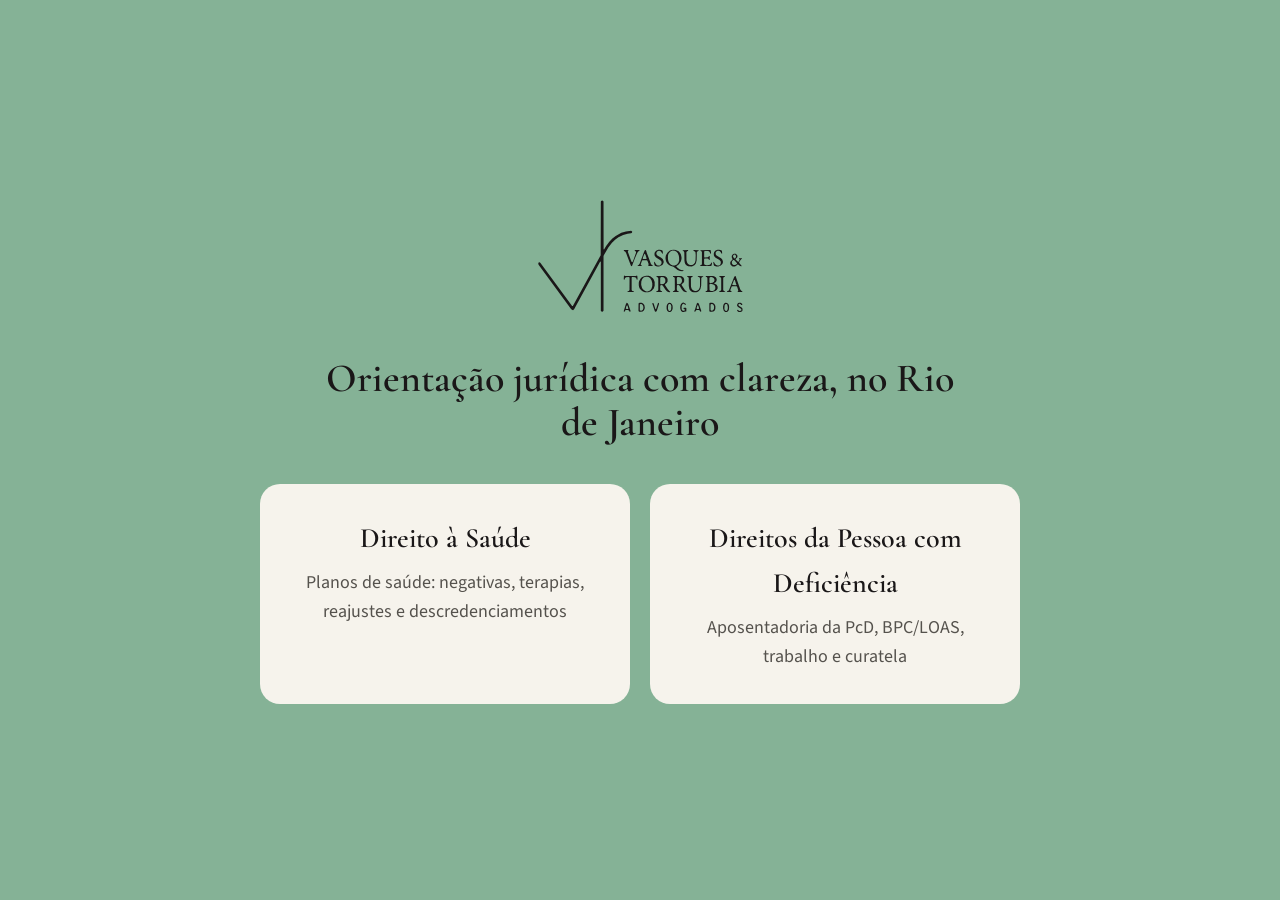
==== index.html @ 2cc04c18 "LPs Vasques e Torrubia: Direito à Saúde e Direitos da PcD Co-Authored-By: Claude Opus 5.5 <noreply@a" ====
<!doctype html>
<html lang="pt-BR">
<head>
<meta charset="utf-8">
<meta name="viewport" content="width=device-width, initial-scale=1">
<title>Vasques e Torrubia Advogados | Rio de Janeiro</title>
<meta name="description" content="Vasques e Torrubia Advogados: orientação jurídica em Direito à Saúde e em Direitos da Pessoa com Deficiência no Rio de Janeiro.">
<meta name="theme-color" content="#2F5240">
<link rel="icon" href="/assets/img/favicon.svg" type="image/svg+xml">
<link rel="preconnect" href="https://fonts.googleapis.com">
<link rel="preconnect" href="https://fonts.gstatic.com" crossorigin>
<link href="https://fonts.googleapis.com/css2?family=Cormorant+Garamond:wght@600&family=Source+Sans+3:wght@400;600;700&display=swap" rel="stylesheet">
<link rel="stylesheet" href="/assets/css/base.css">
<style>
.home{min-height:100vh;display:flex;flex-direction:column;background:var(--vt-salvia)}
.home__in{flex:1;display:flex;flex-direction:column;align-items:center;justify-content:center;gap:40px;padding:64px 20px;text-align:center}
.home__in img{height:120px;width:auto}
.home__in h1{font-family:var(--vt-serif);font-weight:600;font-size:40px;color:var(--vt-tinta);max-width:640px}
.home__opts{display:grid;grid-template-columns:repeat(2,minmax(0,1fr));gap:20px;width:100%;max-width:760px}
.home__opts a{display:flex;flex-direction:column;gap:8px;padding:32px;background:var(--vt-creme);color:var(--vt-tinta);text-decoration:none;border-radius:20px;transition:transform .25s ease,box-shadow .25s ease}
.home__opts a:hover{transform:translateY(-3px);box-shadow:0 16px 32px rgba(26,23,24,.15)}
.home__opts strong{font-family:var(--vt-serif);font-size:28px;font-weight:600}
.home__opts span{color:var(--vt-texto-suave)}
@media (max-width:700px){.home__opts{grid-template-columns:minmax(0,1fr)}.home__in h1{font-size:30px}.home__in img{height:90px}}
</style>
</head>
<body>
<main class="home">
  <div class="home__in">
    <img src="/assets/img/logo-ink.svg" alt="Vasques &amp; Torrubia Advogados" width="213" height="120">
    <h1>Orientação jurídica com clareza, no Rio de Janeiro</h1>
    <nav class="home__opts" aria-label="Áreas de atuação">
      <a href="/direito-a-saude"><strong>Direito à Saúde</strong><span>Planos de saúde: negativas, terapias, reajustes e descredenciamentos</span></a>
      <a href="/direitos-da-pessoa-com-deficiencia"><strong>Direitos da Pessoa com Deficiência</strong><span>Aposentadoria da PcD, BPC/LOAS, trabalho e curatela</span></a>
    </nav>
  </div>
</main>
</body>
</html>
---- assets/css/base.css ----
/* Vasques e Torrubia Advogados — base compartilhada
   Identidade: verde-sálvia, verde profundo, creme, tinta quase preta, serifa nos títulos.
   Para ajustar a paleta, altere apenas as variáveis abaixo. */
:root{
  --vt-salvia:#85B296;      /* fundo do logo */
  --vt-salvia-claro:#DCE9E0;
  --vt-salvia-bg:#EEF4F0;
  --vt-verde:#4F7C5F;       /* destaques em títulos (contraste AA em creme/branco) */
  --vt-verde-escuro:#2F5240;
  --vt-tinta:#1A1718;       /* cor do logo */
  --vt-texto:#2B2A28;
  --vt-texto-suave:#55524D;
  --vt-creme:#F6F3EC;
  --vt-branco:#FFFFFF;
  --vt-linha:#DCD6CA;
  --vt-cobre:#B8702F;       /* fio fino de destaque, usado nos criativos */
  --vt-erro:#A3321A;
  --vt-serif:"Cormorant Garamond","Libre Caslon Text",Georgia,serif;
  --vt-sans:"Source Sans 3",system-ui,-apple-system,"Segoe UI",sans-serif;
  --vt-radius:20px;
  --vt-max:1200px;
}
*,*::before,*::after{box-sizing:border-box}
html{scroll-behavior:smooth;-webkit-text-size-adjust:100%}
body{margin:0;font-family:var(--vt-sans);color:var(--vt-texto);background:var(--vt-creme);font-size:18px;line-height:1.6;-webkit-font-smoothing:antialiased}
img{max-width:100%;display:block}
a{color:var(--vt-verde-escuro)}
h1,h2,h3{margin:0;line-height:1.1}
p{margin:0}
.vt-wrap{max-width:var(--vt-max);margin:0 auto;padding:0 40px}
.vt-skip{position:absolute;left:-9999px;top:10px;z-index:100;background:var(--vt-tinta);color:#fff;padding:12px 18px;border-radius:8px;text-decoration:none}
.vt-skip:focus{left:16px}
:focus-visible{outline:3px solid var(--vt-cobre);outline-offset:3px;border-radius:4px}

/* Cabeçalho compartilhado */
.vt-header{position:sticky;top:0;z-index:30;background:rgba(246,243,236,.94);backdrop-filter:saturate(1.2) blur(8px);border-bottom:1px solid var(--vt-linha)}
.vt-header__in{display:flex;align-items:center;justify-content:space-between;gap:16px;padding-top:14px;padding-bottom:14px}
.vt-logo{display:block;line-height:0}
.vt-logo img{height:58px;width:auto}
.vt-btn{display:inline-flex;align-items:center;justify-content:center;gap:10px;min-height:52px;padding:14px 28px;border-radius:999px;border:0;background:var(--vt-verde-escuro);color:#fff;font:600 17px/1.2 var(--vt-sans);text-decoration:none;cursor:pointer;transition:transform .25s ease,box-shadow .25s ease,background-color .25s ease}
.vt-btn:hover{background:var(--vt-tinta);transform:translateY(-2px);box-shadow:0 12px 26px rgba(26,23,24,.18)}
.vt-btn--sm{min-height:44px;padding:10px 20px;font-size:15px}
.vt-link{font-weight:600;text-underline-offset:5px}

/* Rodapé compartilhado */
.vt-footer{background:var(--vt-tinta);color:#D9D5CC;font-size:15px}
.vt-footer__in{display:flex;justify-content:space-between;align-items:flex-start;gap:32px;padding-top:48px;padding-bottom:48px}
.vt-footer img{height:52px;width:auto}
.vt-footer p{max-width:520px;color:#BDB8AE;line-height:1.6}
.vt-footer small{display:block;margin-top:10px;color:#9C978D;font-size:13px}

/* Formulário (estrutura comum; o visual muda por página) */
.vt-field{display:flex;flex-direction:column;gap:8px}
.vt-field label{font-weight:600}
.vt-field input{height:54px;padding:0 16px;font:400 17px var(--vt-sans);color:var(--vt-texto);background:#fff;border:1.5px solid #B9B3A7;border-radius:14px}
.vt-field input[aria-invalid="true"]{border-color:var(--vt-erro)}
.vt-form__erro{min-height:24px;font-weight:600;color:var(--vt-erro);font-size:16px}
.vt-form button[disabled]{opacity:.7;cursor:wait}
.vt-hp{position:absolute;left:-9999px;width:1px;height:1px;overflow:hidden}

/* Movimento: só aparece para quem não pediu redução */
.vt-reveal{opacity:1}
@media (prefers-reduced-motion:no-preference){
  .js .vt-reveal{opacity:0;transform:translateY(24px);transition:opacity .9s cubic-bezier(.2,.7,.2,1),transform .9s cubic-bezier(.2,.7,.2,1)}
  .js .vt-reveal.is-in{opacity:1;transform:none}
}
@media (prefers-reduced-motion:reduce){
  html{scroll-behavior:auto}
  *{animation:none !important;transition:none !important}
}

/* Mobile: textos centralizados (regra do projeto) */
@media (max-width:820px){
  body{font-size:17px}
  .vt-wrap{padding:0 20px}
  .vt-logo img{height:48px}
  .vt-header .vt-btn--sm{padding:10px 16px;font-size:14px}
  .vt-footer__in{flex-direction:column;align-items:center;text-align:center}
  .vt-footer p{margin:0 auto}
  .vt-center-m,.vt-center-m h1,.vt-center-m h2,.vt-center-m h3,.vt-center-m p{text-align:center}
}
.vt-footer img{filter:invert(1) brightness(1.05)}
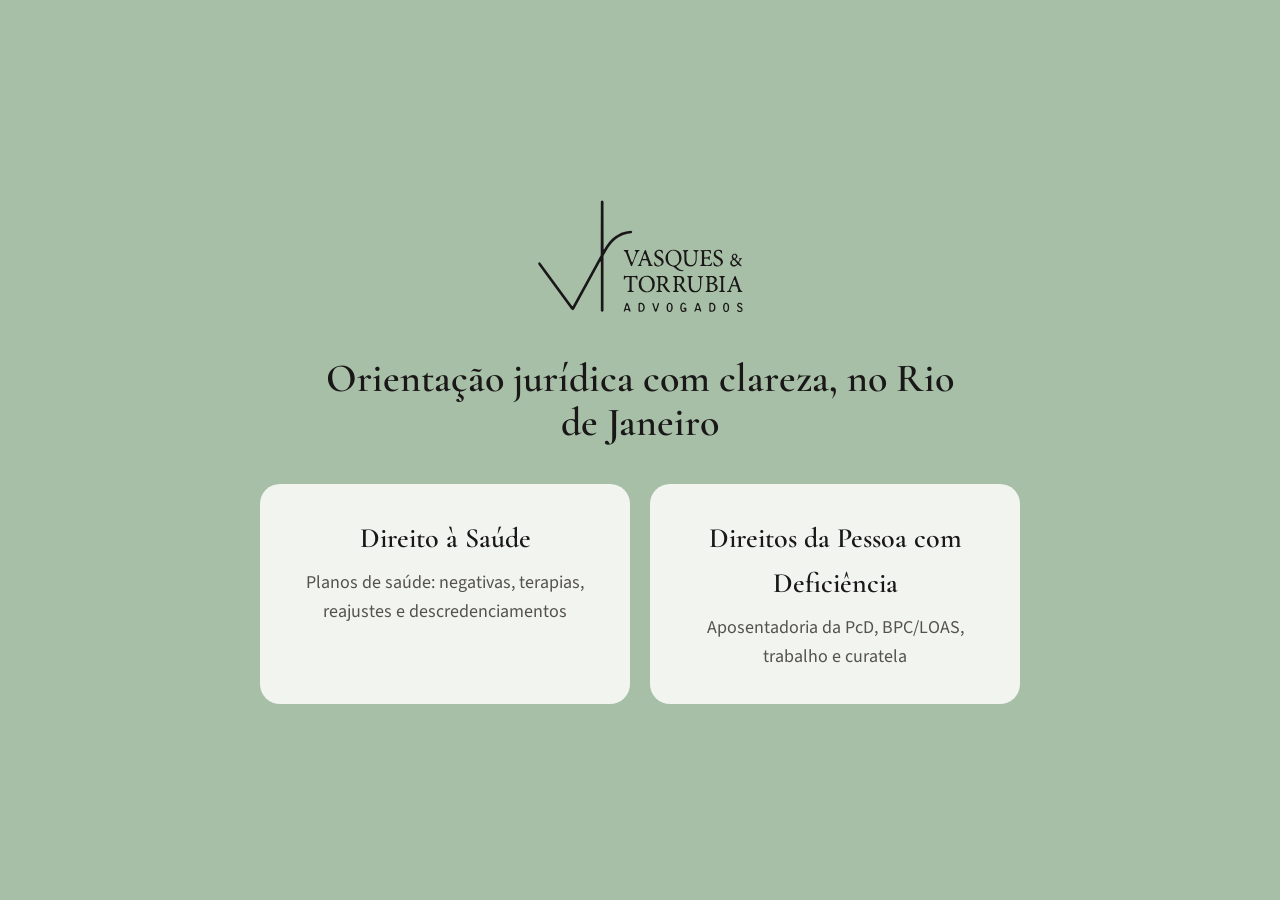
==== commit 3c690ffe: "Paleta do escritório: verde sálvia #A7BFA7 e tons mais escuros, madeira e fendi Co-Authored-By: Clau" ====
--- a/index.html
+++ b/index.html
@@ -5,12 +5,12 @@
 <meta name="viewport" content="width=device-width, initial-scale=1">
 <title>Vasques e Torrubia Advogados | Rio de Janeiro</title>
 <meta name="description" content="Vasques e Torrubia Advogados: orientação jurídica em Direito à Saúde e em Direitos da Pessoa com Deficiência no Rio de Janeiro.">
-<meta name="theme-color" content="#2F5240">
+<meta name="theme-color" content="#3E5A42">
 <link rel="icon" href="/assets/img/favicon.svg" type="image/svg+xml">
 <link rel="preconnect" href="https://fonts.googleapis.com">
 <link rel="preconnect" href="https://fonts.gstatic.com" crossorigin>
 <link href="https://fonts.googleapis.com/css2?family=Cormorant+Garamond:wght@600&family=Source+Sans+3:wght@400;600;700&display=swap" rel="stylesheet">
-<link rel="stylesheet" href="/assets/css/base.css">
+<link rel="stylesheet" href="/assets/css/base.css?v=7509b044">
 <style>
 .home{min-height:100vh;display:flex;flex-direction:column;background:var(--vt-salvia)}
 .home__in{flex:1;display:flex;flex-direction:column;align-items:center;justify-content:center;gap:40px;padding:64px 20px;text-align:center}
--- a/assets/css/base.css
+++ b/assets/css/base.css
@@ -2,18 +2,18 @@
    Identidade: verde-sálvia, verde profundo, creme, tinta quase preta, serifa nos títulos.
    Para ajustar a paleta, altere apenas as variáveis abaixo. */
 :root{
-  --vt-salvia:#85B296;      /* fundo do logo */
-  --vt-salvia-claro:#DCE9E0;
-  --vt-salvia-bg:#EEF4F0;
-  --vt-verde:#4F7C5F;       /* destaques em títulos (contraste AA em creme/branco) */
-  --vt-verde-escuro:#2F5240;
+  --vt-salvia:#A7BFA7;      /* fundo do logo */
+  --vt-salvia-claro:#D9E4D8;
+  --vt-salvia-bg:#E4ECE3;
+  --vt-verde:#4F6F53;       /* destaques em títulos (contraste AA em creme/branco) */
+  --vt-verde-escuro:#3E5A42;
   --vt-tinta:#1A1718;       /* cor do logo */
   --vt-texto:#2B2A28;
   --vt-texto-suave:#55524D;
-  --vt-creme:#F6F3EC;
+  --vt-creme:#F1F4EF;
   --vt-branco:#FFFFFF;
-  --vt-linha:#DCD6CA;
-  --vt-cobre:#B8702F;       /* fio fino de destaque, usado nos criativos */
+  --vt-linha:#D4CFC6;
+  --vt-cobre:#C4A484;       /* fio fino de destaque, usado nos criativos */
   --vt-erro:#A3321A;
   --vt-serif:"Cormorant Garamond","Libre Caslon Text",Georgia,serif;
   --vt-sans:"Source Sans 3",system-ui,-apple-system,"Segoe UI",sans-serif;
